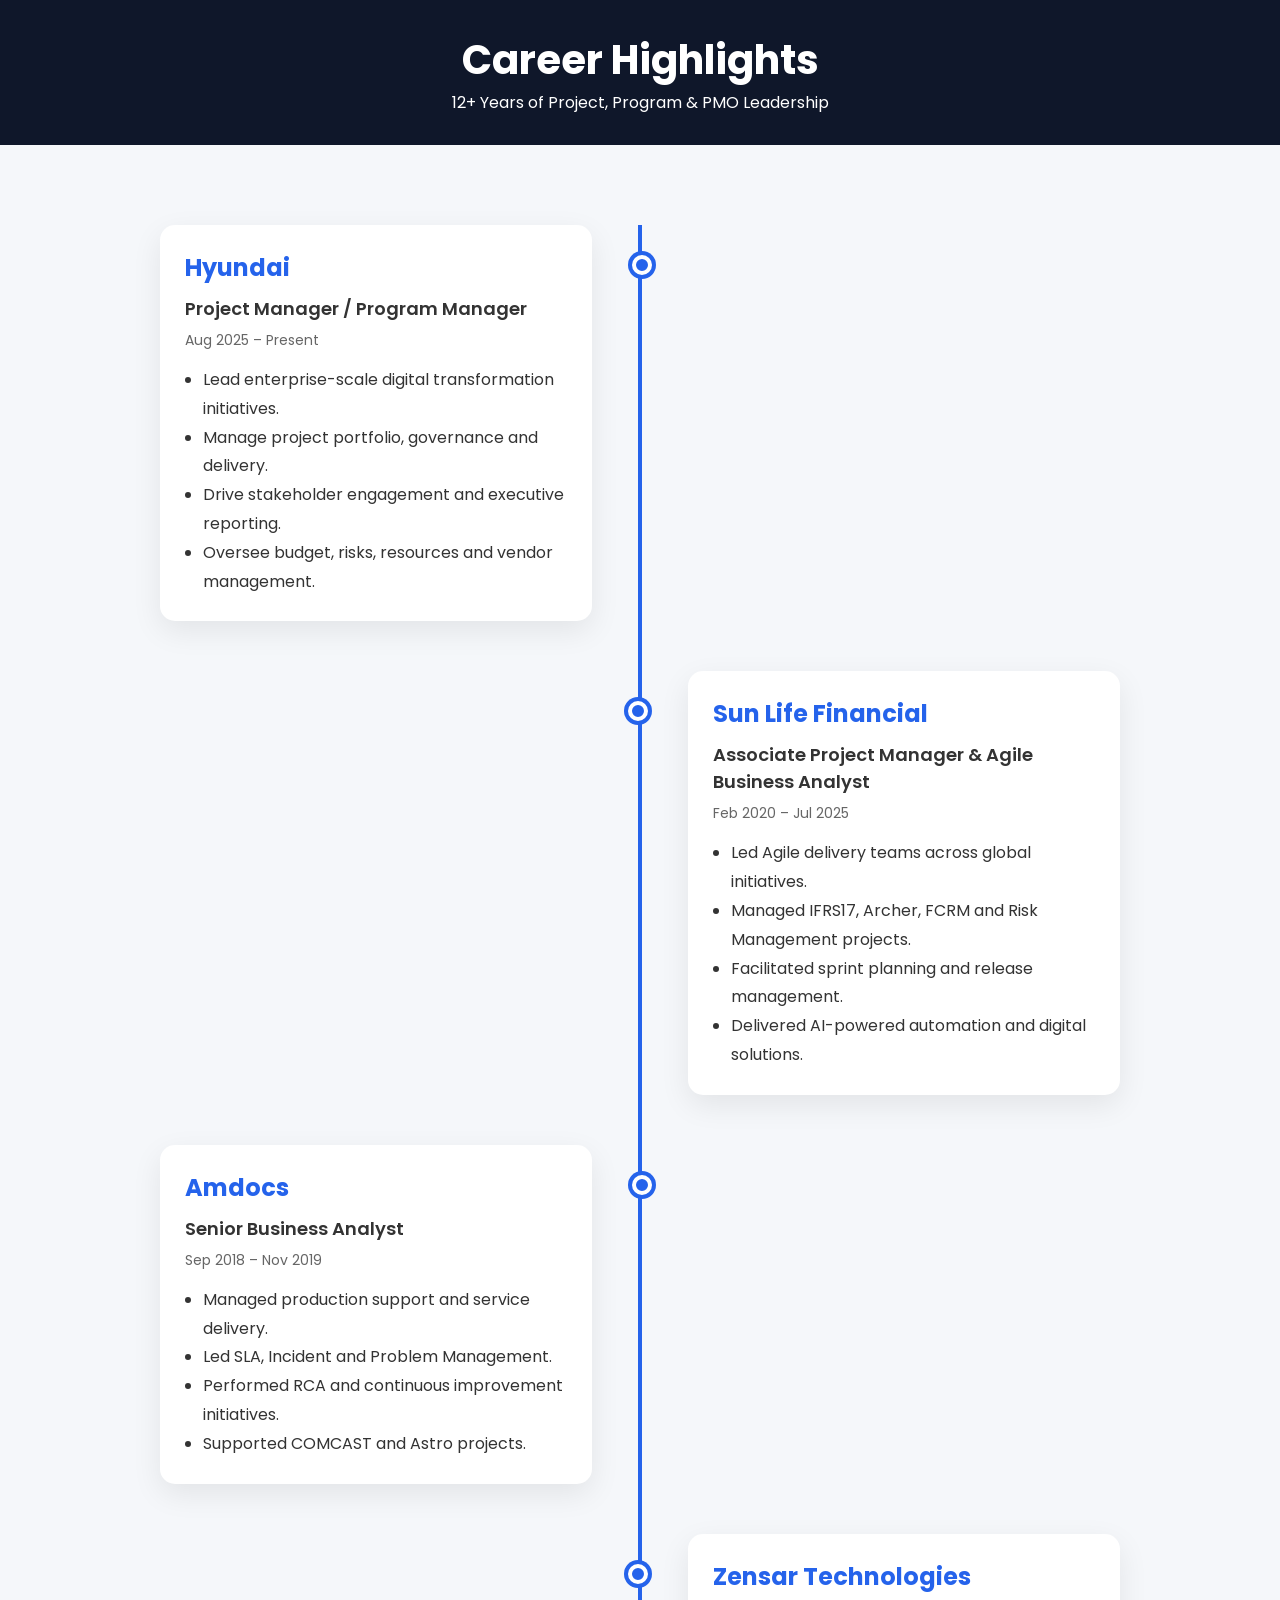
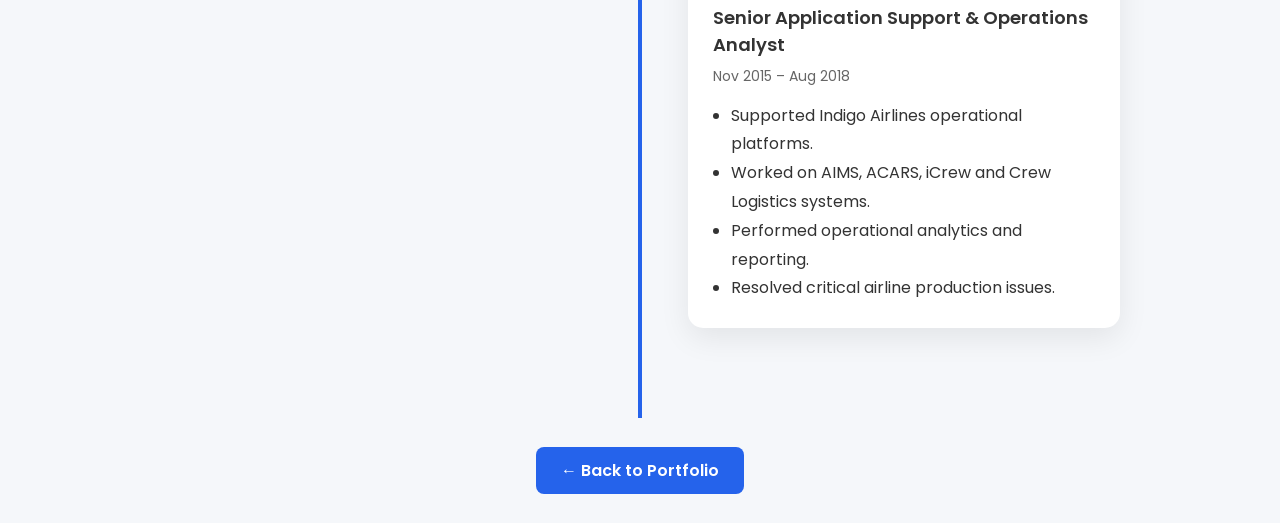
==== career.html @ 5f600dd8 "Create career.html" ====
<!DOCTYPE html>
<html lang="en">
<head>
<meta charset="UTF-8">
<meta name="viewport" content="width=device-width, initial-scale=1.0">

<title>Career Highlights | Arup Sethy</title>

<link href="https://fonts.googleapis.com/css2?family=Poppins:wght@300;400;500;600;700&display=swap" rel="stylesheet">

<style>

*{
margin:0;
padding:0;
box-sizing:border-box;
font-family:'Poppins',sans-serif;
}

body{
background:#f5f7fa;
color:#333;
}

header{
background:#0f172a;
padding:30px;
text-align:center;
color:white;
}

header h1{
font-size:40px;
}

.timeline{
max-width:1000px;
margin:60px auto;
padding:20px;
position:relative;
}

.timeline::before{
content:'';
position:absolute;
left:50%;
width:4px;
height:100%;
background:#2563eb;
transform:translateX(-50%);
}

.card{
width:45%;
background:white;
padding:25px;
border-radius:15px;
box-shadow:0 10px 30px rgba(0,0,0,.08);
position:relative;
margin-bottom:50px;
transition:.3s;
}

.card:hover{
transform:translateY(-8px);
}

.left{
left:0;
}

.right{
left:55%;
}

.company{
font-size:24px;
font-weight:700;
color:#2563eb;
margin-bottom:10px;
}

.role{
font-size:18px;
font-weight:600;
margin-bottom:8px;
}

.duration{
color:#666;
margin-bottom:15px;
font-size:14px;
}

ul{
padding-left:18px;
line-height:1.8;
}

.dot{
position:absolute;
top:30px;
width:20px;
height:20px;
background:#2563eb;
border-radius:50%;
border:4px solid white;
box-shadow:0 0 0 4px #2563eb;
}

.left .dot{
right:-60px;
}

.right .dot{
left:-60px;
}

.back{
text-align:center;
margin:40px;
}

.back a{
text-decoration:none;
background:#2563eb;
color:white;
padding:12px 25px;
border-radius:8px;
font-weight:600;
}

.back a:hover{
background:#1d4ed8;
}

@media(max-width:768px){

.timeline::before{
left:20px;
}

.card{
width:100%;
left:0 !important;
padding-left:50px;
}

.dot{
left:10px !important;
}

}

</style>
</head>

<body>

<header>
<h1>Career Highlights</h1>
<p>12+ Years of Project, Program & PMO Leadership</p>
</header>

<div class="timeline">

<div class="card left">
<div class="dot"></div>
<div class="company">Hyundai</div>
<div class="role">Project Manager / Program Manager</div>
<div class="duration">Aug 2025 – Present</div>

<ul>
<li>Lead enterprise-scale digital transformation initiatives.</li>
<li>Manage project portfolio, governance and delivery.</li>
<li>Drive stakeholder engagement and executive reporting.</li>
<li>Oversee budget, risks, resources and vendor management.</li>
</ul>
</div>

<div class="card right">
<div class="dot"></div>
<div class="company">Sun Life Financial</div>
<div class="role">Associate Project Manager & Agile Business Analyst</div>
<div class="duration">Feb 2020 – Jul 2025</div>

<ul>
<li>Led Agile delivery teams across global initiatives.</li>
<li>Managed IFRS17, Archer, FCRM and Risk Management projects.</li>
<li>Facilitated sprint planning and release management.</li>
<li>Delivered AI-powered automation and digital solutions.</li>
</ul>
</div>

<div class="card left">
<div class="dot"></div>
<div class="company">Amdocs</div>
<div class="role">Senior Business Analyst</div>
<div class="duration">Sep 2018 – Nov 2019</div>

<ul>
<li>Managed production support and service delivery.</li>
<li>Led SLA, Incident and Problem Management.</li>
<li>Performed RCA and continuous improvement initiatives.</li>
<li>Supported COMCAST and Astro projects.</li>
</ul>
</div>

<div class="card right">
<div class="dot"></div>
<div class="company">Zensar Technologies</div>
<div class="role">Senior Application Support & Operations Analyst</div>
<div class="duration">Nov 2015 – Aug 2018</div>

<ul>
<li>Supported Indigo Airlines operational platforms.</li>
<li>Worked on AIMS, ACARS, iCrew and Crew Logistics systems.</li>
<li>Performed operational analytics and reporting.</li>
<li>Resolved critical airline production issues.</li>
</ul>
</div>

</div>

<div class="back">
<a href="index.html">← Back to Portfolio</a>
</div>

</body>
</html>
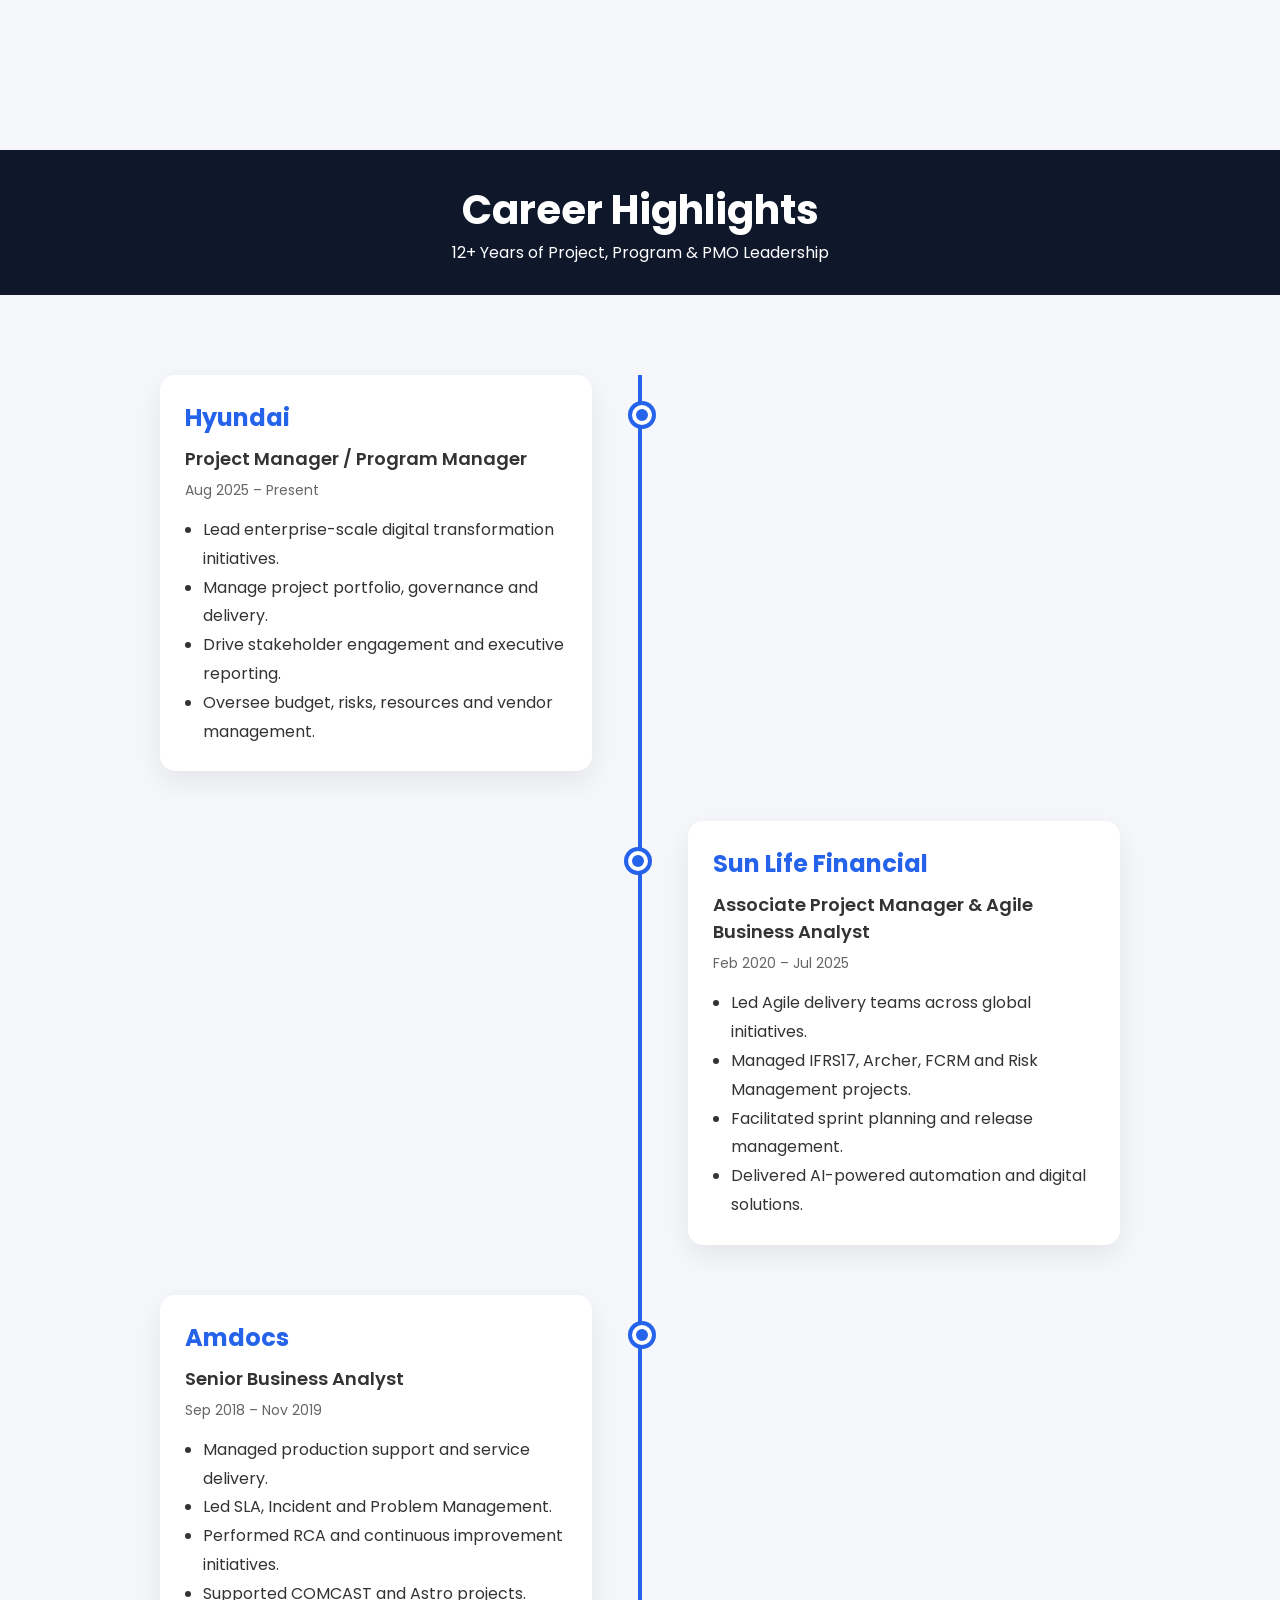
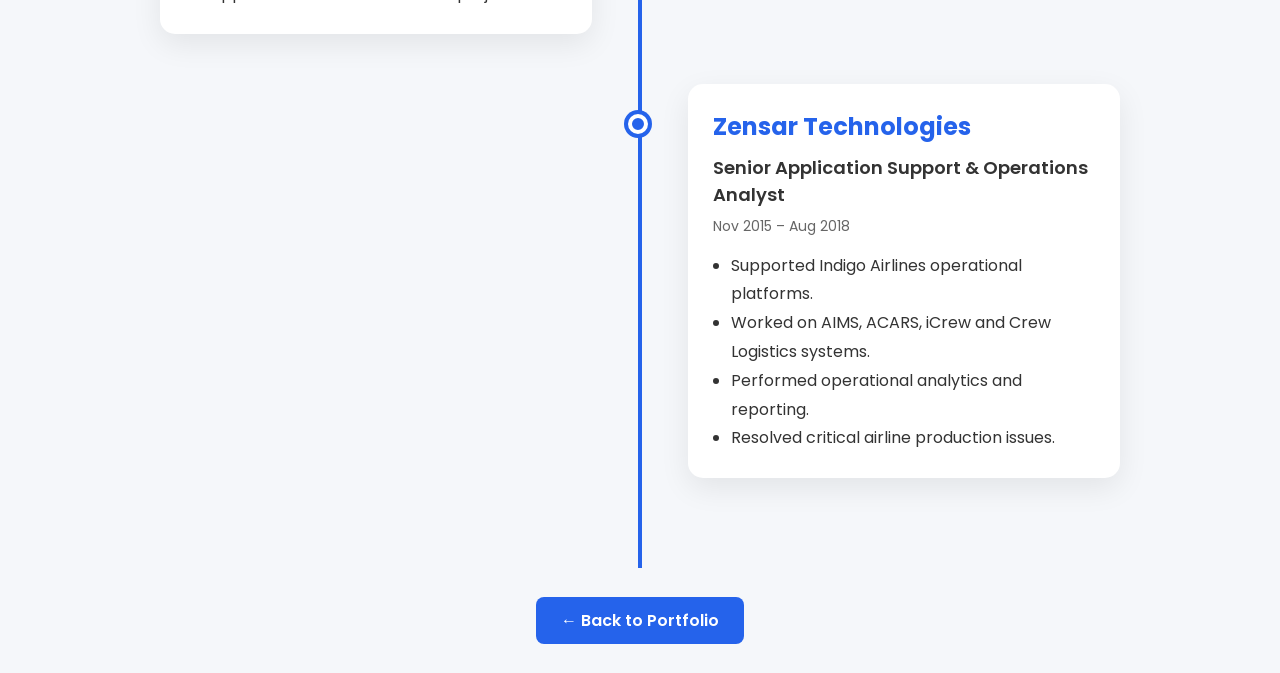
==== commit 1e584d6a: "Update career.html" ====
--- a/career.html
+++ b/career.html
@@ -1,3 +1,10 @@
+<!-- Background Video -->
+<video autoplay muted loop playsinline id="bg-video">
+    <source src="videos/background.mp4" type="video/mp4">
+</video>
+
+<div class="video-overlay"></div>
+
 <!DOCTYPE html>
 <html lang="en">
 <head>
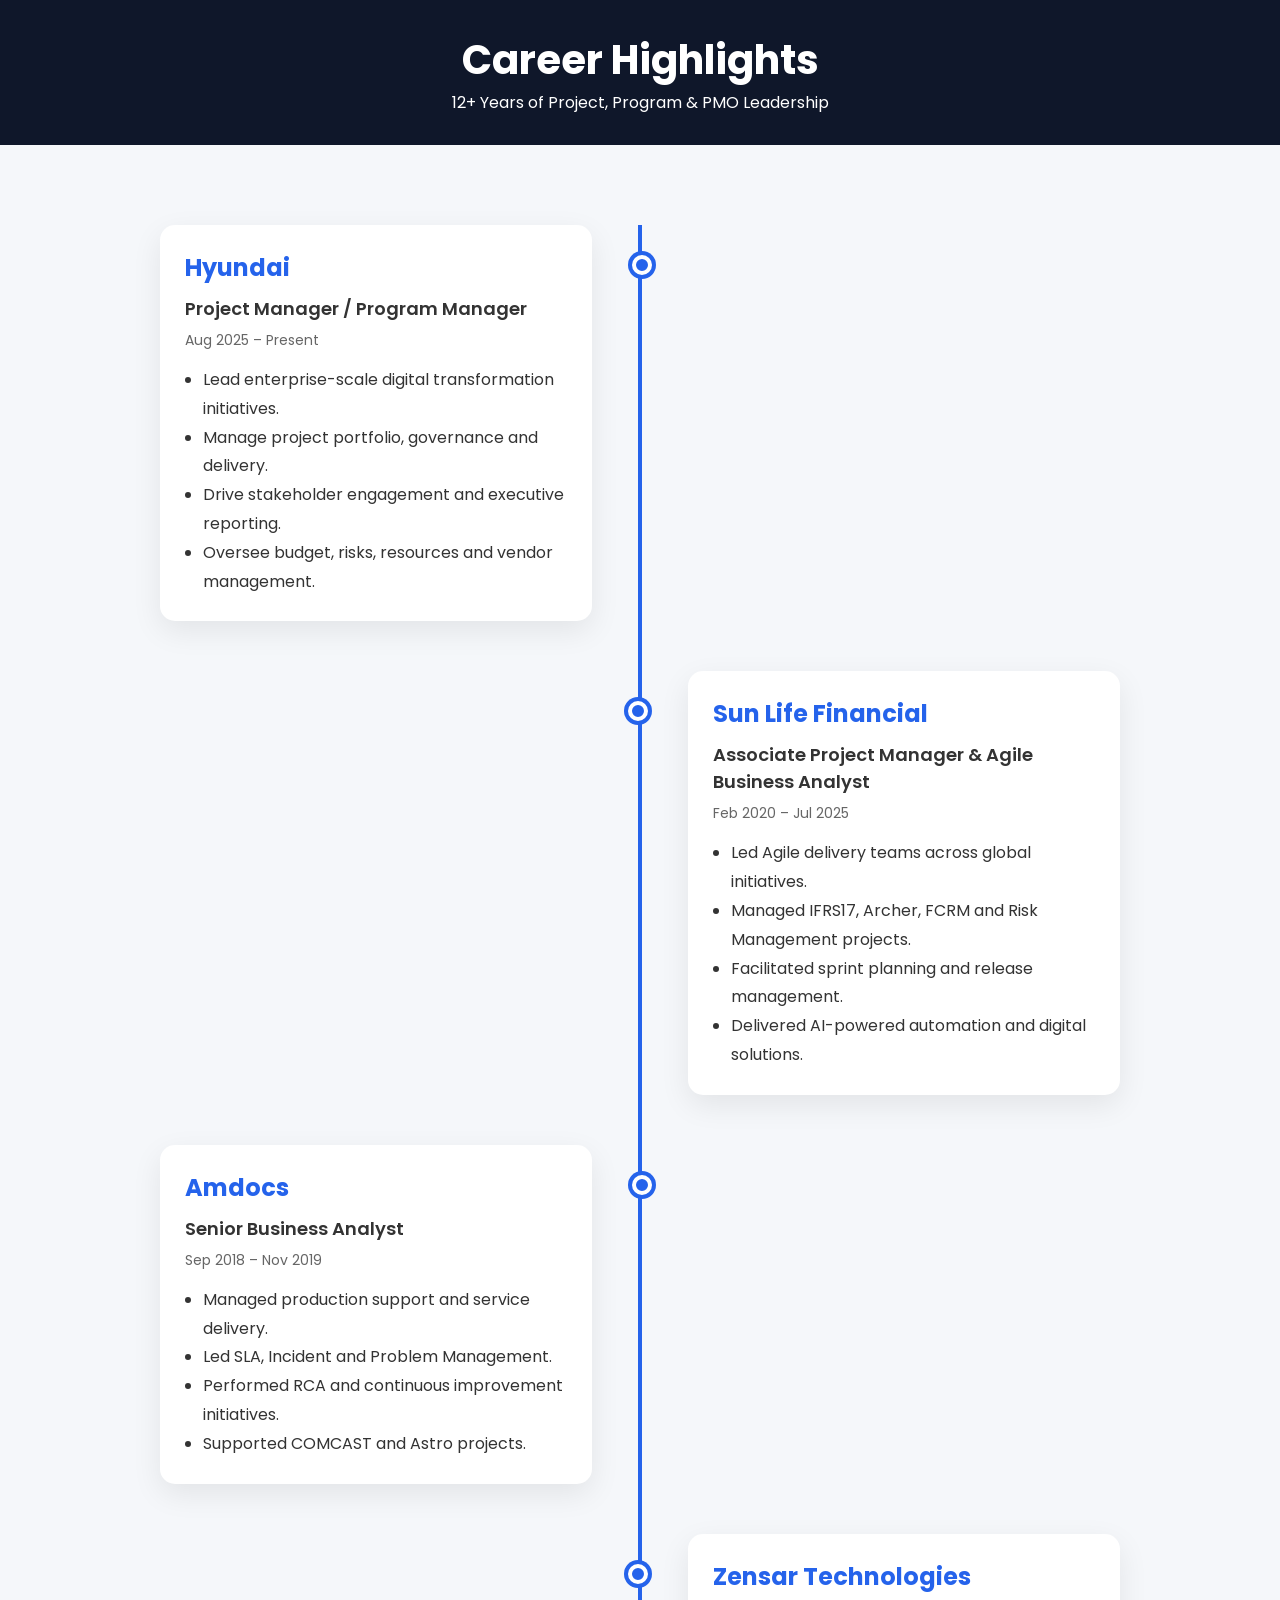
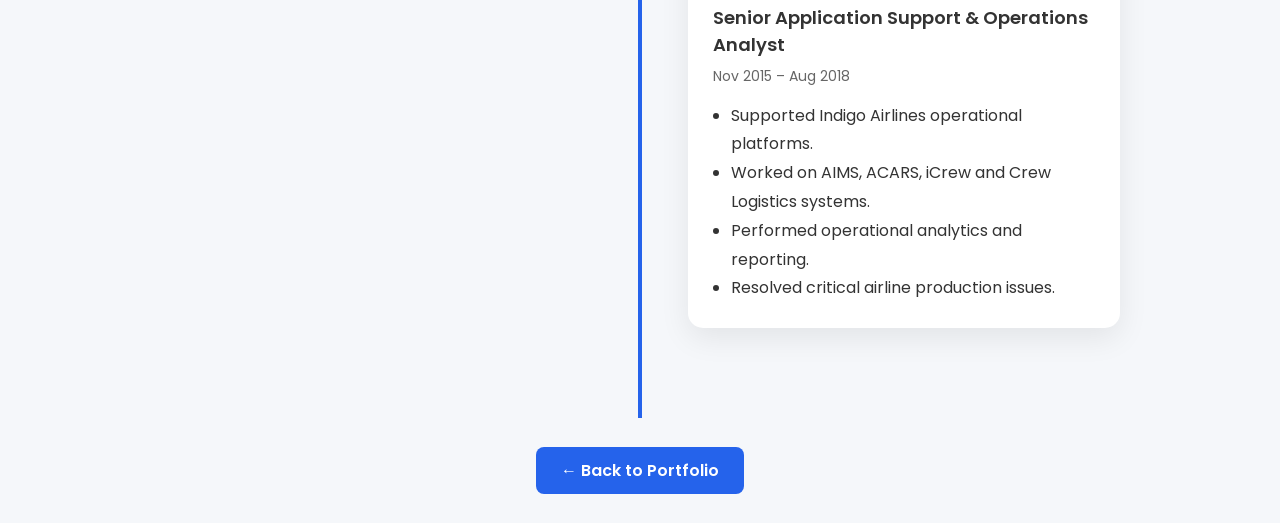
==== commit bc2895cf: "Update career.html" ====
--- a/career.html
+++ b/career.html
@@ -1,10 +1,3 @@
-<!-- Background Video -->
-<video autoplay muted loop playsinline id="bg-video">
-    <source src="videos/background.mp4" type="video/mp4">
-</video>
-
-<div class="video-overlay"></div>
-
 <!DOCTYPE html>
 <html lang="en">
 <head>
